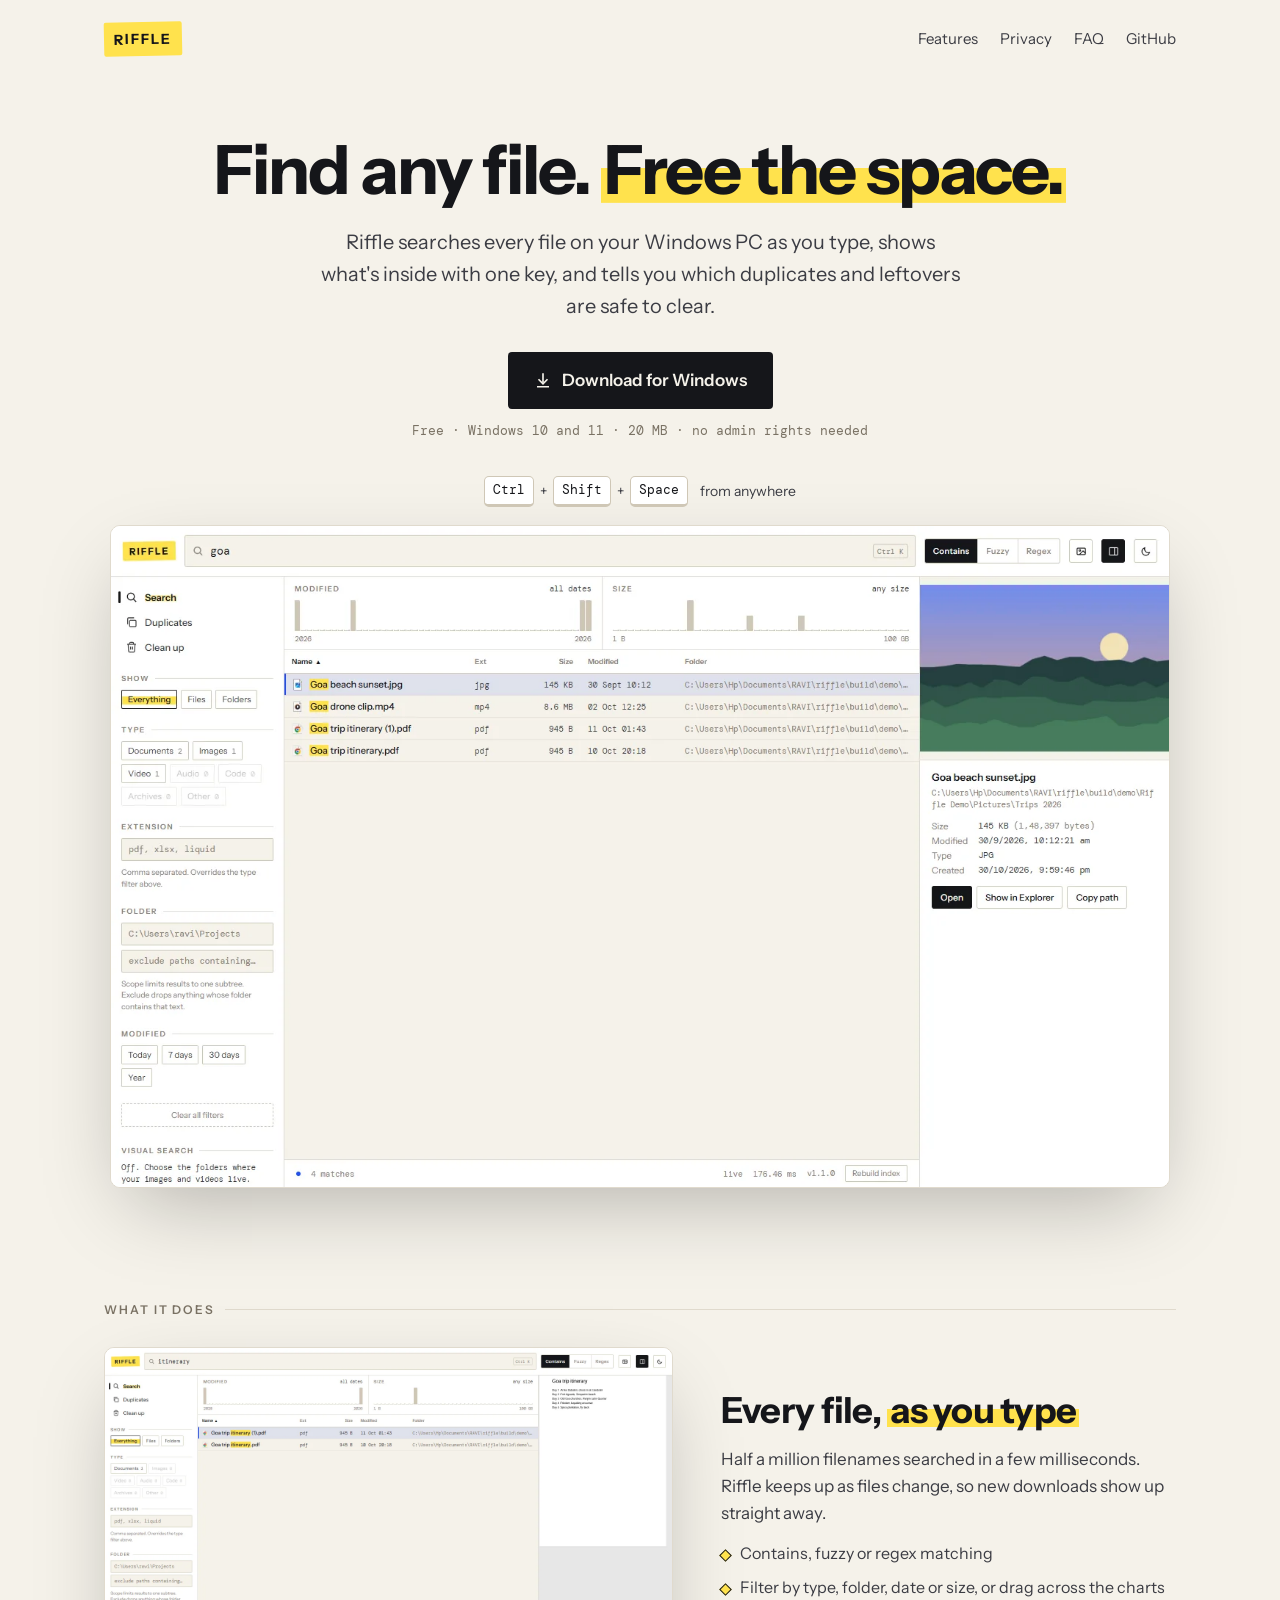
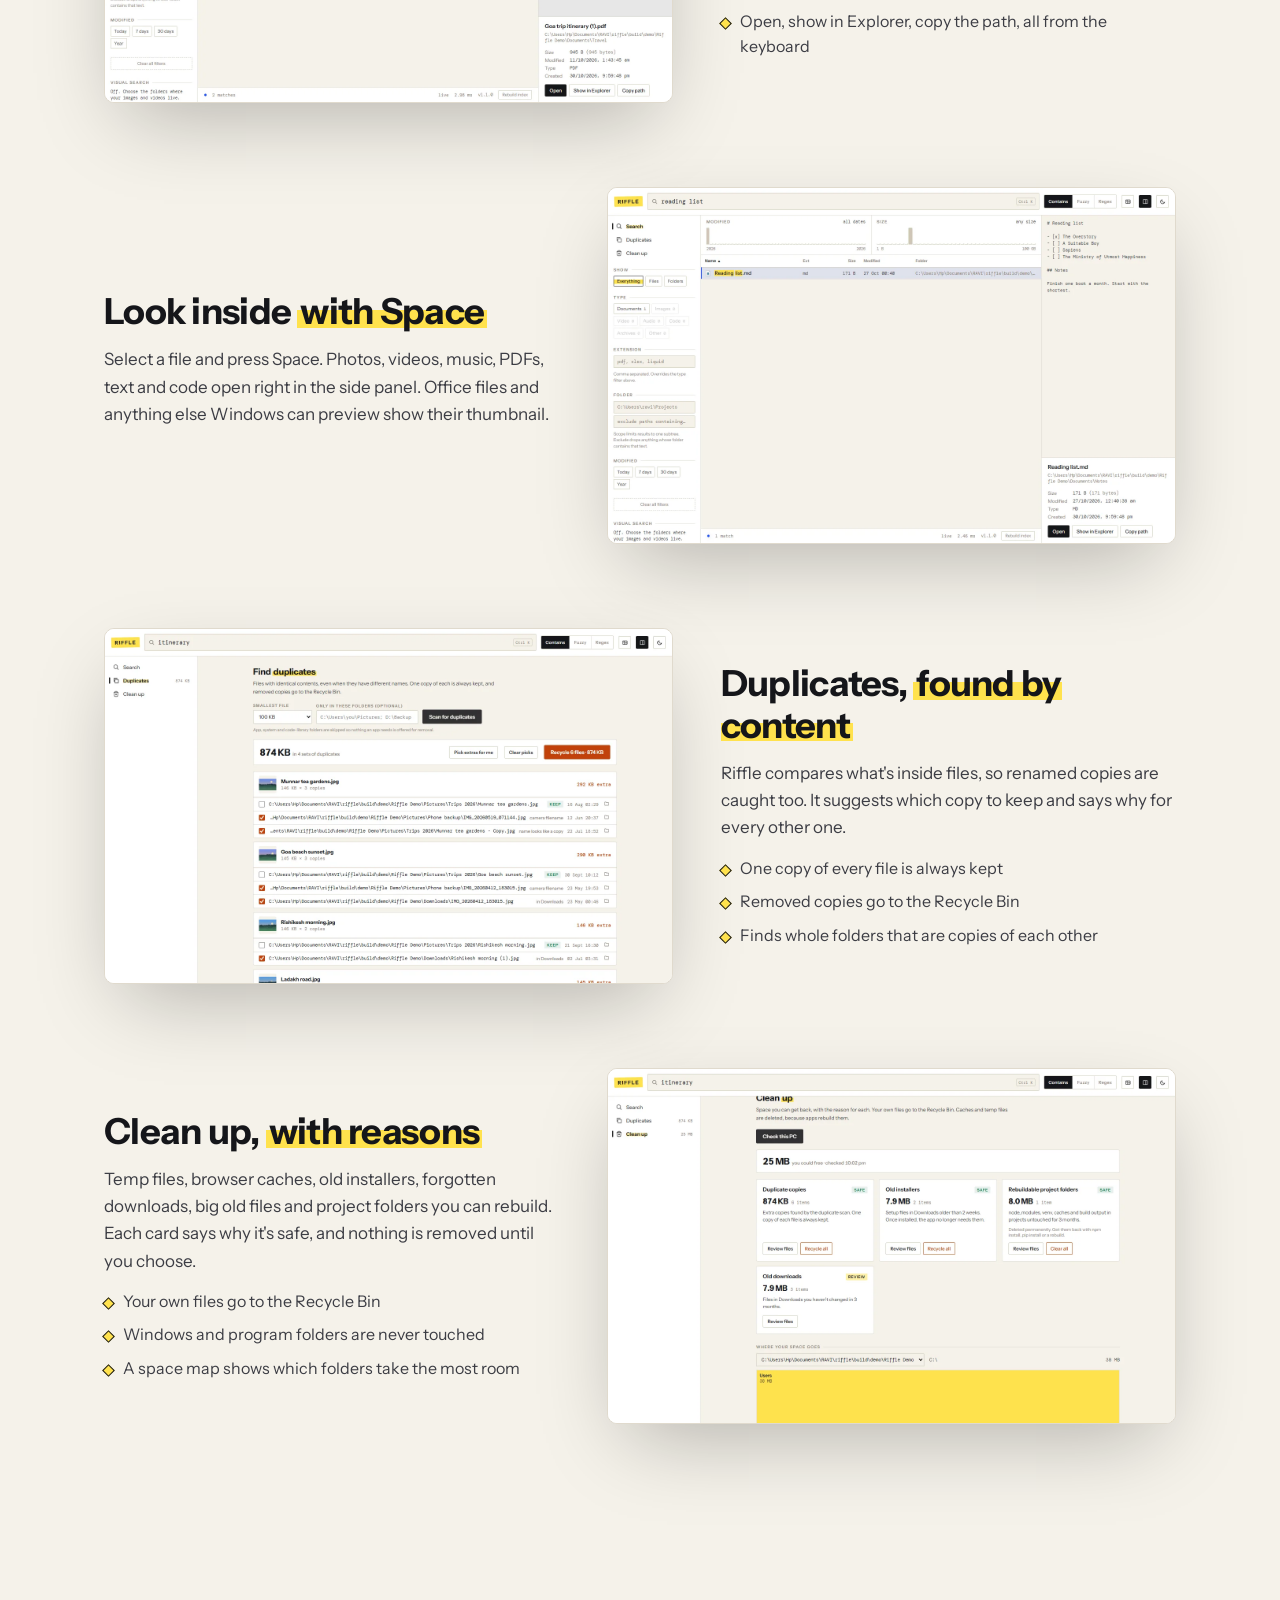
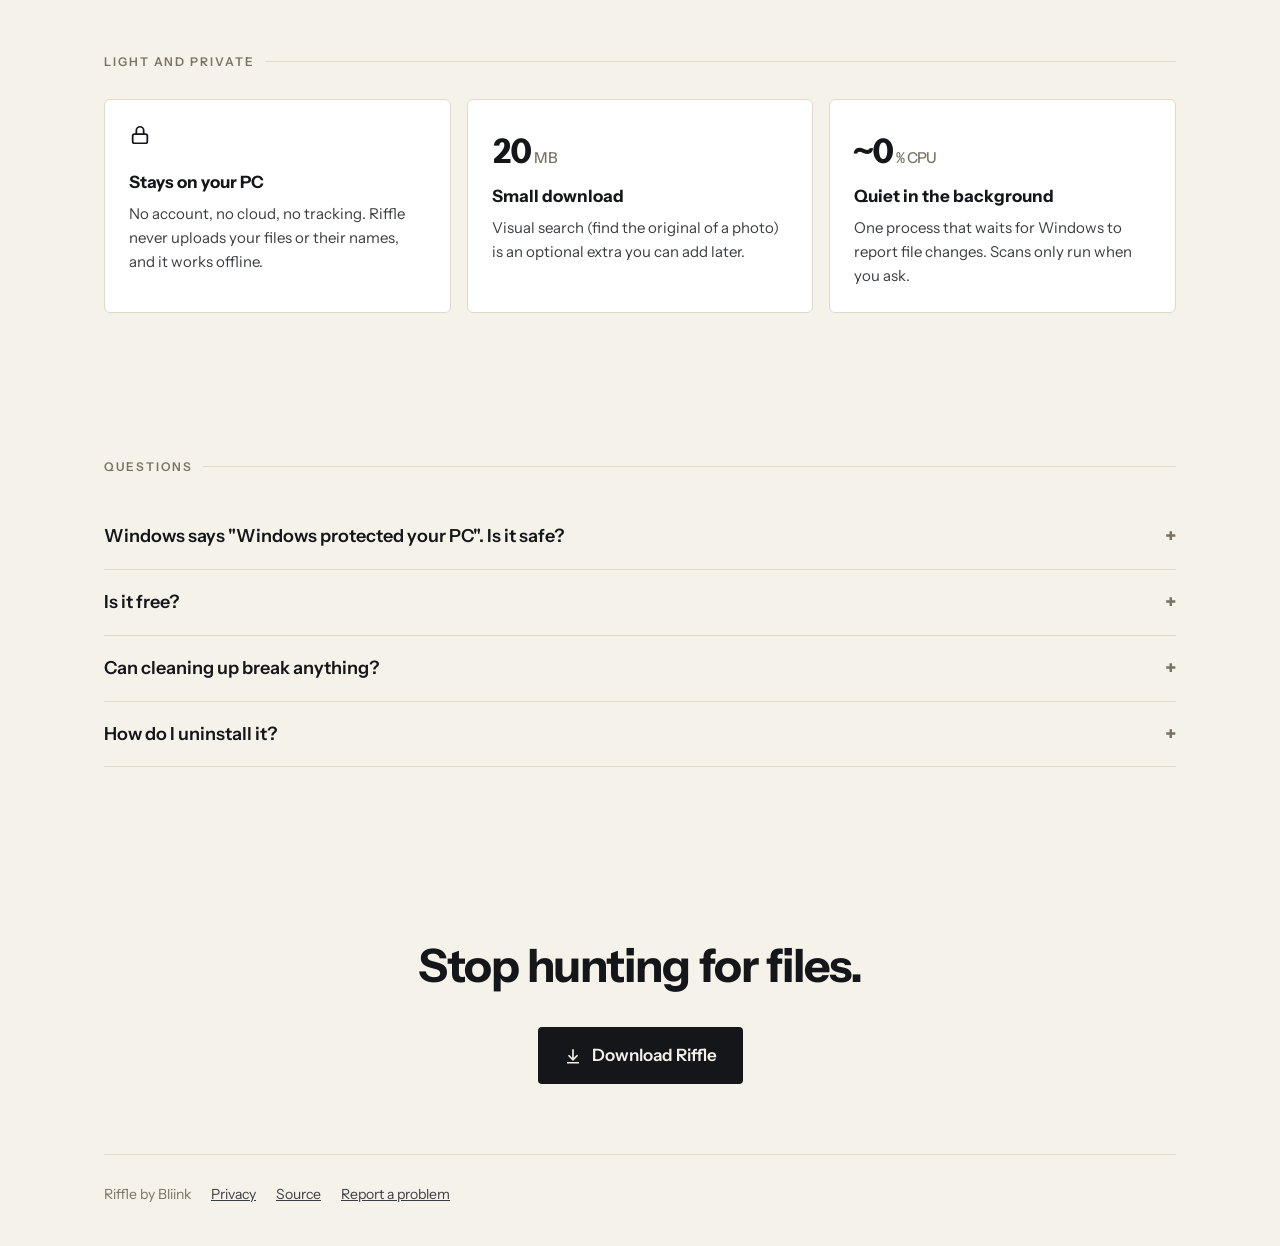
==== site/index.html @ 3f9eed60 "Light installer, optional visual pack, website and publishing guide - PyInstaller spec + Inno Setup " ====
<!DOCTYPE html>
<html lang="en">
<head>
<meta charset="utf-8">
<meta name="viewport" content="width=device-width,initial-scale=1">
<title>Riffle: find any file, free the space</title>
<meta name="description" content="Riffle searches every file on your Windows PC as you type, previews them with Space, finds duplicates and shows what's safe to clean up. Free, private, light.">
<meta property="og:title" content="Riffle: find any file, free the space">
<meta property="og:description" content="Search every file on your PC as you type. Preview, find duplicates, clean up. Free and private.">
<meta property="og:image" content="img/search-preview.webp">
<link rel="icon" href="favicon.ico">
<style>
@font-face{font-family:'Instrument Sans';font-weight:400 700;font-display:swap;src:url(fonts/instrument-sans.woff2) format('woff2')}
@font-face{font-family:'DM Mono';font-weight:400;font-display:swap;src:url(fonts/dm-mono-400.woff2) format('woff2')}
@font-face{font-family:'DM Mono';font-weight:500;font-display:swap;src:url(fonts/dm-mono-500.woff2) format('woff2')}
:root{
  --paper:#F5F2EA;--card:#FFFFFF;--ink:#15161A;--ink-2:#3C3D44;--rule:#E0DACD;--rule-2:#CFC7B6;
  --muted:#7A7264;--mark:#FFE24D;--mark-soft:rgba(255,226,77,.55);--ok:#16794A;
  --ui:"Instrument Sans",-apple-system,"Segoe UI Variable Text","Segoe UI",system-ui,sans-serif;
  --mono:"DM Mono",ui-monospace,Consolas,monospace;
}
@media (prefers-color-scheme:dark){:root:not([data-theme="light"]){
  --paper:#14151A;--card:#1B1D24;--ink:#EDEEF2;--ink-2:#B4B7C2;--rule:#282B34;--rule-2:#3A3E4A;
  --muted:#8C91A0;--mark:#FFD426;--mark-soft:rgba(255,212,38,.25);--ok:#4ADE80;
}}
*{box-sizing:border-box;margin:0;padding:0}
html{scroll-behavior:smooth}
body{background:var(--paper);color:var(--ink);font-family:var(--ui);font-size:17px;line-height:1.6;-webkit-font-smoothing:antialiased}
a{color:inherit}
.wrap{max-width:1120px;margin:0 auto;padding:0 24px}
.mk{background:linear-gradient(var(--mark),var(--mark)) 0 82%/100% 42% no-repeat;padding:0 3px}
@media (prefers-color-scheme:dark){:root:not([data-theme="light"]) .mk{background-image:linear-gradient(var(--mark-soft),var(--mark-soft))}}

/* header */
header{display:flex;align-items:center;gap:24px;padding:22px 0}
.logo{font-weight:700;font-size:14px;letter-spacing:.14em;text-transform:uppercase;padding:6px 10px;background:var(--mark);color:#15161A;border-radius:2px;transform:rotate(-1.2deg);text-decoration:none}
header nav{display:flex;gap:22px;margin-left:auto;font-size:15px}
header nav a{text-decoration:none;color:var(--ink-2)}
header nav a:hover{color:var(--ink)}

/* hero */
.hero{padding:56px 0 40px;text-align:center}
.hero h1{font-size:clamp(38px,6vw,68px);line-height:1.05;letter-spacing:-.03em;font-weight:700;max-width:860px;margin:0 auto 20px}
.hero p.lede{font-size:clamp(17px,2vw,20px);color:var(--ink-2);max-width:640px;margin:0 auto 30px}
.cta{display:inline-flex;align-items:center;gap:10px;background:var(--ink);color:var(--paper);text-decoration:none;
  padding:15px 26px;border-radius:4px;font-weight:600;font-size:17px;transition:transform .15s,box-shadow .15s}
.cta:hover{transform:translateY(-2px);box-shadow:0 10px 30px rgba(0,0,0,.18)}
.cta:focus-visible{outline:3px solid var(--mark);outline-offset:3px}
.cta svg{width:18px;height:18px;stroke:currentColor;fill:none;stroke-width:2.2}
.sub{display:block;margin-top:12px;font-family:var(--mono);font-size:13px;color:var(--muted)}
.keys{display:inline-flex;gap:6px;align-items:center;margin:34px 0 18px;font-size:14px;color:var(--ink-2)}
kbd{font-family:var(--mono);font-size:13px;border:1px solid var(--rule-2);border-bottom-width:3px;border-radius:5px;padding:3px 8px;background:var(--card);color:var(--ink)}
.shot{border-radius:10px;overflow:hidden;border:1px solid var(--rule);box-shadow:0 30px 80px -20px rgba(0,0,0,.28);background:var(--card)}
.shot img{display:block;width:100%;height:auto}
.hero .shot{max-width:1060px;margin:0 auto}
.shot img.dark-only{display:none}
@media (prefers-color-scheme:dark){.shot img.light-only{display:none}.shot img.dark-only{display:block}}

/* features */
section{padding:72px 0}
.sec-h{font-size:12px;font-weight:600;letter-spacing:.16em;text-transform:uppercase;color:var(--muted);display:flex;gap:10px;align-items:center;margin-bottom:28px}
.sec-h::after{content:"";flex:1;height:1px;background:var(--rule)}
.feat{display:grid;grid-template-columns:1fr 1.25fr;gap:48px;align-items:center;margin-bottom:84px}
.feat:nth-of-type(even){grid-template-columns:1.25fr 1fr}
.feat:nth-of-type(even) .txt{order:2}
.feat h2{font-size:clamp(26px,3vw,36px);letter-spacing:-.02em;line-height:1.15;margin-bottom:14px}
.feat p{color:var(--ink-2);margin-bottom:12px}
.feat ul{list-style:none;display:flex;flex-direction:column;gap:8px;margin-top:14px}
.feat li{display:flex;gap:10px;color:var(--ink-2);font-size:16px}
.feat li::before{content:"";flex-shrink:0;width:7px;height:7px;margin-top:10px;background:var(--mark);border:1px solid var(--ink);transform:rotate(45deg)}

/* light + private */
.grid3{display:grid;grid-template-columns:repeat(3,1fr);gap:16px}
.card{background:var(--card);border:1px solid var(--rule);border-radius:6px;padding:24px}
.card .big{font-size:34px;font-weight:700;letter-spacing:-.02em;font-variant-numeric:tabular-nums}
.card .big small{font-size:15px;font-weight:500;color:var(--muted);margin-left:4px}
.card h3{font-size:17px;margin:4px 0 6px}
.card p{font-size:15px;color:var(--ink-2)}
.card svg{width:22px;height:22px;stroke:var(--ink);fill:none;stroke-width:1.9;margin-bottom:10px}

/* faq */
details{border-bottom:1px solid var(--rule);padding:18px 0}
details summary{cursor:pointer;font-weight:600;font-size:18px;list-style:none;display:flex;justify-content:space-between;gap:16px}
details summary::after{content:"+";font-family:var(--mono);color:var(--muted)}
details[open] summary::after{content:"−"}
details summary:focus-visible{outline:2px solid var(--mark);outline-offset:4px}
details p{color:var(--ink-2);margin-top:10px;max-width:760px}
.final{text-align:center;padding:90px 0 70px}
.final h2{font-size:clamp(30px,4vw,46px);letter-spacing:-.02em;margin-bottom:24px}
footer{border-top:1px solid var(--rule);padding:28px 0 40px;font-size:14px;color:var(--muted);display:flex;gap:20px;flex-wrap:wrap}
footer a{color:var(--ink-2)}

@media (max-width:860px){
  .feat,.feat:nth-of-type(even){grid-template-columns:1fr;gap:24px;margin-bottom:60px}
  .feat:nth-of-type(even) .txt{order:0}
  .grid3{grid-template-columns:1fr}
  header nav a.hide-sm{display:none}
  section{padding:48px 0}
}
@media (prefers-reduced-motion:reduce){*{transition:none!important;scroll-behavior:auto!important}}
</style>
</head>
<body>
<div class="wrap">
  <header>
    <a class="logo" href="#" aria-label="Riffle home">Riffle</a>
    <nav aria-label="Main">
      <a href="#features" class="hide-sm">Features</a>
      <a href="#private" class="hide-sm">Privacy</a>
      <a href="#faq">FAQ</a>
      <a href="https://github.com/ravirahul/riffle">GitHub</a>
    </nav>
  </header>

  <main>
    <div class="hero">
      <h1>Find any file. <span class="mk">Free the space.</span></h1>
      <p class="lede">Riffle searches every file on your Windows PC as you type, shows what's inside with one key, and tells you which duplicates and leftovers are safe to clear.</p>
      <a class="cta" href="https://github.com/ravirahul/riffle/releases/latest">
        <svg viewBox="0 0 24 24" aria-hidden="true"><path d="M12 3v12M6 11l6 6 6-6M4 21h16"/></svg>
        Download for Windows
      </a>
      <span class="sub">Free · Windows 10 and 11 · 20 MB · no admin rights needed</span>
      <div class="keys" aria-label="Keyboard shortcut Control Shift Space"><kbd>Ctrl</kbd>+<kbd>Shift</kbd>+<kbd>Space</kbd>&nbsp; from anywhere</div>
      <div class="shot">
        <img class="light-only" src="img/search-preview.webp" width="1440" height="900" alt="Riffle searching for 'goa' with a photo preview open on the right">
        <img class="dark-only" src="img/search-preview-dark.webp" width="1440" height="900" alt="" aria-hidden="true">
      </div>
    </div>

    <section id="features" aria-labelledby="f-h">
      <div class="sec-h" id="f-h">What it does</div>

      <div class="feat">
        <div class="txt">
          <h2>Every file, <span class="mk">as you type</span></h2>
          <p>Half a million filenames searched in a few milliseconds. Riffle keeps up as files change, so new downloads show up straight away.</p>
          <ul>
            <li>Contains, fuzzy or regex matching</li>
            <li>Filter by type, folder, date or size, or drag across the charts</li>
            <li>Open, show in Explorer, copy the path, all from the keyboard</li>
          </ul>
        </div>
        <div class="shot"><img src="img/preview-pdf.webp" width="1440" height="900" alt="A PDF previewed inside Riffle"></div>
      </div>

      <div class="feat">
        <div class="txt">
          <h2>Look inside <span class="mk">with Space</span></h2>
          <p>Select a file and press Space. Photos, videos, music, PDFs, text and code open right in the side panel. Office files and anything else Windows can preview show their thumbnail.</p>
        </div>
        <div class="shot"><img src="img/preview-text.webp" width="1440" height="900" alt="A text file previewed in Riffle's side panel"></div>
      </div>

      <div class="feat">
        <div class="txt">
          <h2>Duplicates, <span class="mk">found by content</span></h2>
          <p>Riffle compares what's inside files, so renamed copies are caught too. It suggests which copy to keep and says why for every other one.</p>
          <ul>
            <li>One copy of every file is always kept</li>
            <li>Removed copies go to the Recycle Bin</li>
            <li>Finds whole folders that are copies of each other</li>
          </ul>
        </div>
        <div class="shot"><img src="img/duplicates.webp" width="1440" height="900" alt="Duplicate photos grouped, with the copy to keep marked"></div>
      </div>

      <div class="feat">
        <div class="txt">
          <h2>Clean up, <span class="mk">with reasons</span></h2>
          <p>Temp files, browser caches, old installers, forgotten downloads, big old files and project folders you can rebuild. Each card says why it's safe, and nothing is removed until you choose.</p>
          <ul>
            <li>Your own files go to the Recycle Bin</li>
            <li>Windows and program folders are never touched</li>
            <li>A space map shows which folders take the most room</li>
          </ul>
        </div>
        <div class="shot"><img src="img/cleanup.webp" width="1440" height="900" alt="Clean up cards showing space that can be freed"></div>
      </div>
    </section>

    <section id="private" aria-labelledby="p-h">
      <div class="sec-h" id="p-h">Light and private</div>
      <div class="grid3">
        <div class="card">
          <svg viewBox="0 0 24 24" aria-hidden="true"><rect x="4" y="11" width="16" height="10" rx="2"/><path d="M8 11V7a4 4 0 018 0v4"/></svg>
          <h3>Stays on your PC</h3>
          <p>No account, no cloud, no tracking. Riffle never uploads your files or their names, and it works offline.</p>
        </div>
        <div class="card">
          <div class="big">20<small>MB</small></div>
          <h3>Small download</h3>
          <p>Visual search (find the original of a photo) is an optional extra you can add later.</p>
        </div>
        <div class="card">
          <div class="big">~0<small>% CPU</small></div>
          <h3>Quiet in the background</h3>
          <p>One process that waits for Windows to report file changes. Scans only run when you ask.</p>
        </div>
      </div>
    </section>

    <section id="faq" aria-labelledby="q-h">
      <div class="sec-h" id="q-h">Questions</div>
      <details>
        <summary>Windows says "Windows protected your PC". Is it safe?</summary>
        <p>That message appears for new apps that haven't built a download reputation yet. Click <b>More info</b>, then <b>Run anyway</b>. Riffle's code is public on GitHub, so anyone can check what it does.</p>
      </details>
      <details>
        <summary>Is it free?</summary>
        <p>Yes, completely.</p>
      </details>
      <details>
        <summary>Can cleaning up break anything?</summary>
        <p>Riffle never touches Windows, Program Files or app data folders. Your own files go to the Recycle Bin, so you can restore them. Only caches and temp files, which apps rebuild by themselves, are deleted outright, and each card says so before you confirm.</p>
      </details>
      <details>
        <summary>How do I uninstall it?</summary>
        <p>Settings, then Apps, then Riffle, then Uninstall. It removes the app, its startup entry and its index.</p>
      </details>
    </section>

    <div class="final">
      <h2>Stop hunting for files.</h2>
      <a class="cta" href="https://github.com/ravirahul/riffle/releases/latest">
        <svg viewBox="0 0 24 24" aria-hidden="true"><path d="M12 3v12M6 11l6 6 6-6M4 21h16"/></svg>
        Download Riffle
      </a>
    </div>
  </main>

  <footer>
    <span>Riffle by Bliink</span>
    <a href="privacy.html">Privacy</a>
    <a href="https://github.com/ravirahul/riffle">Source</a>
    <a href="https://github.com/ravirahul/riffle/issues">Report a problem</a>
  </footer>
</div>
</body>
</html>
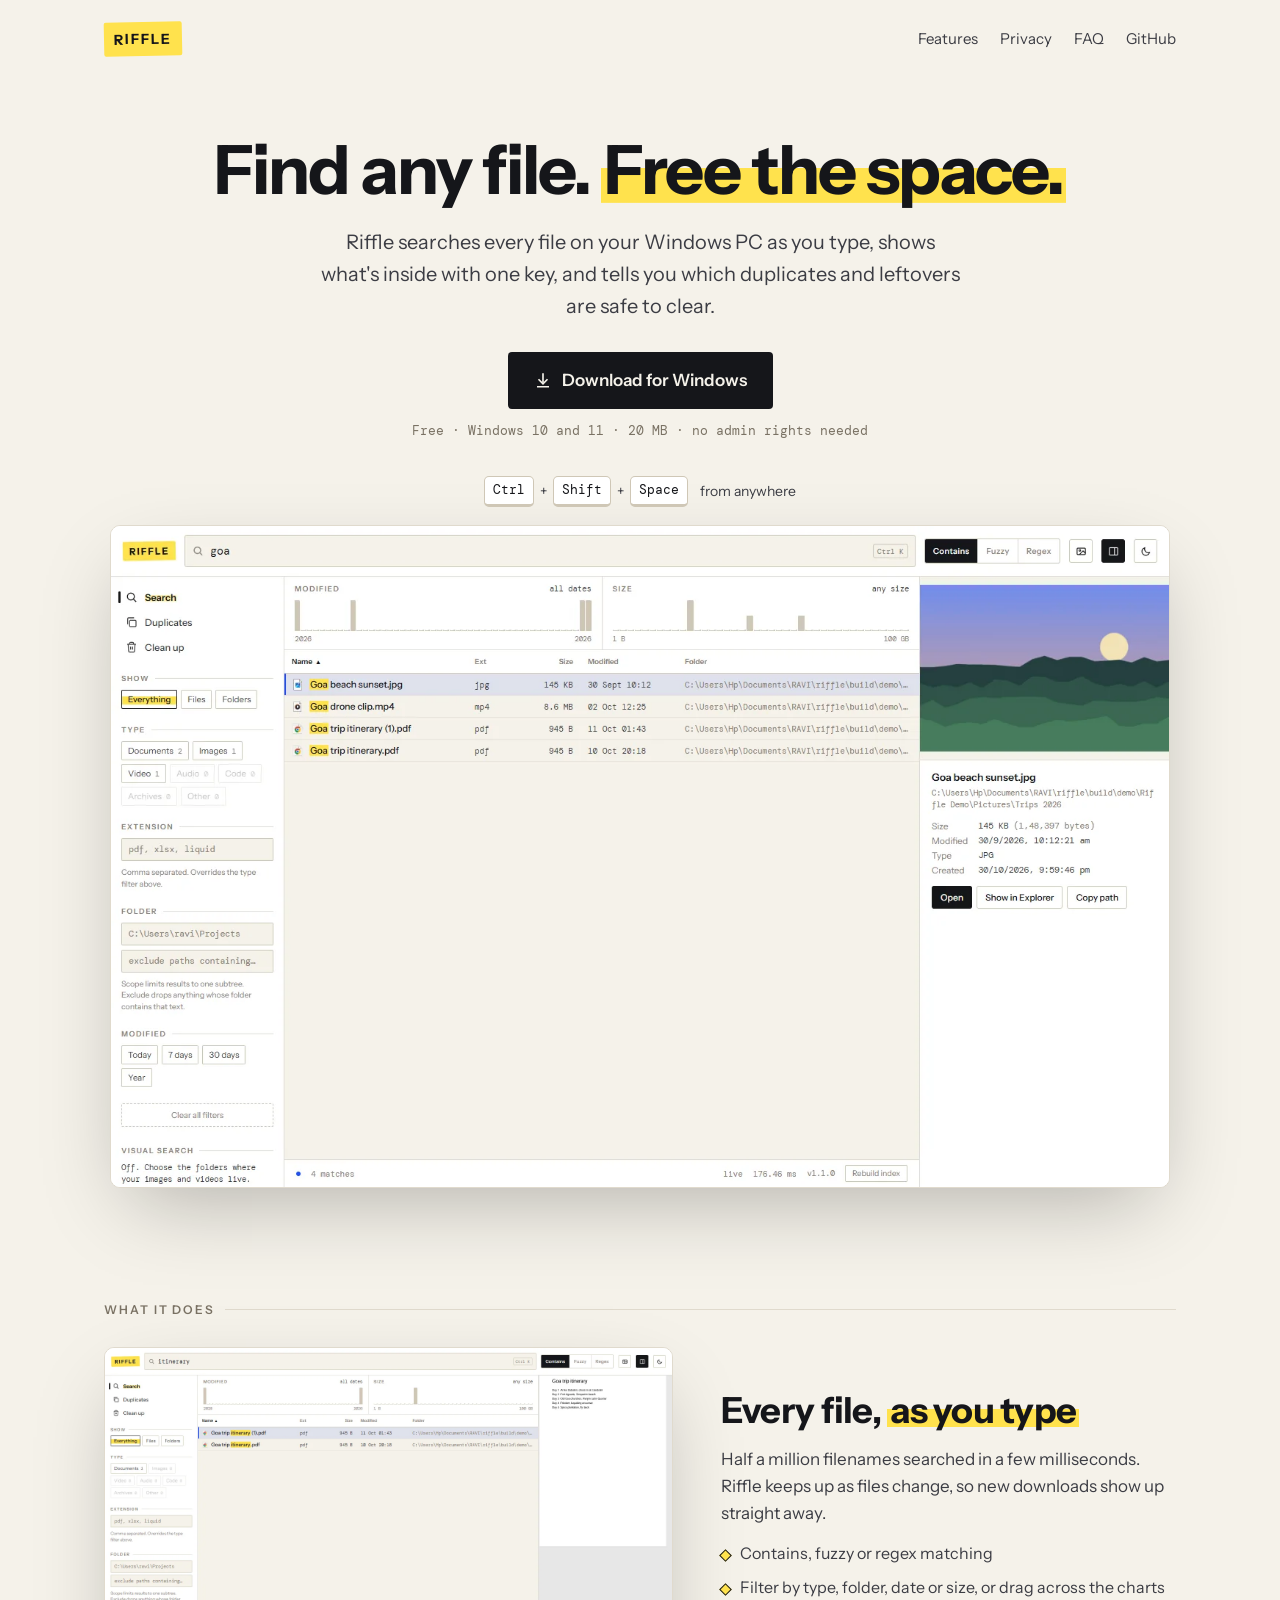
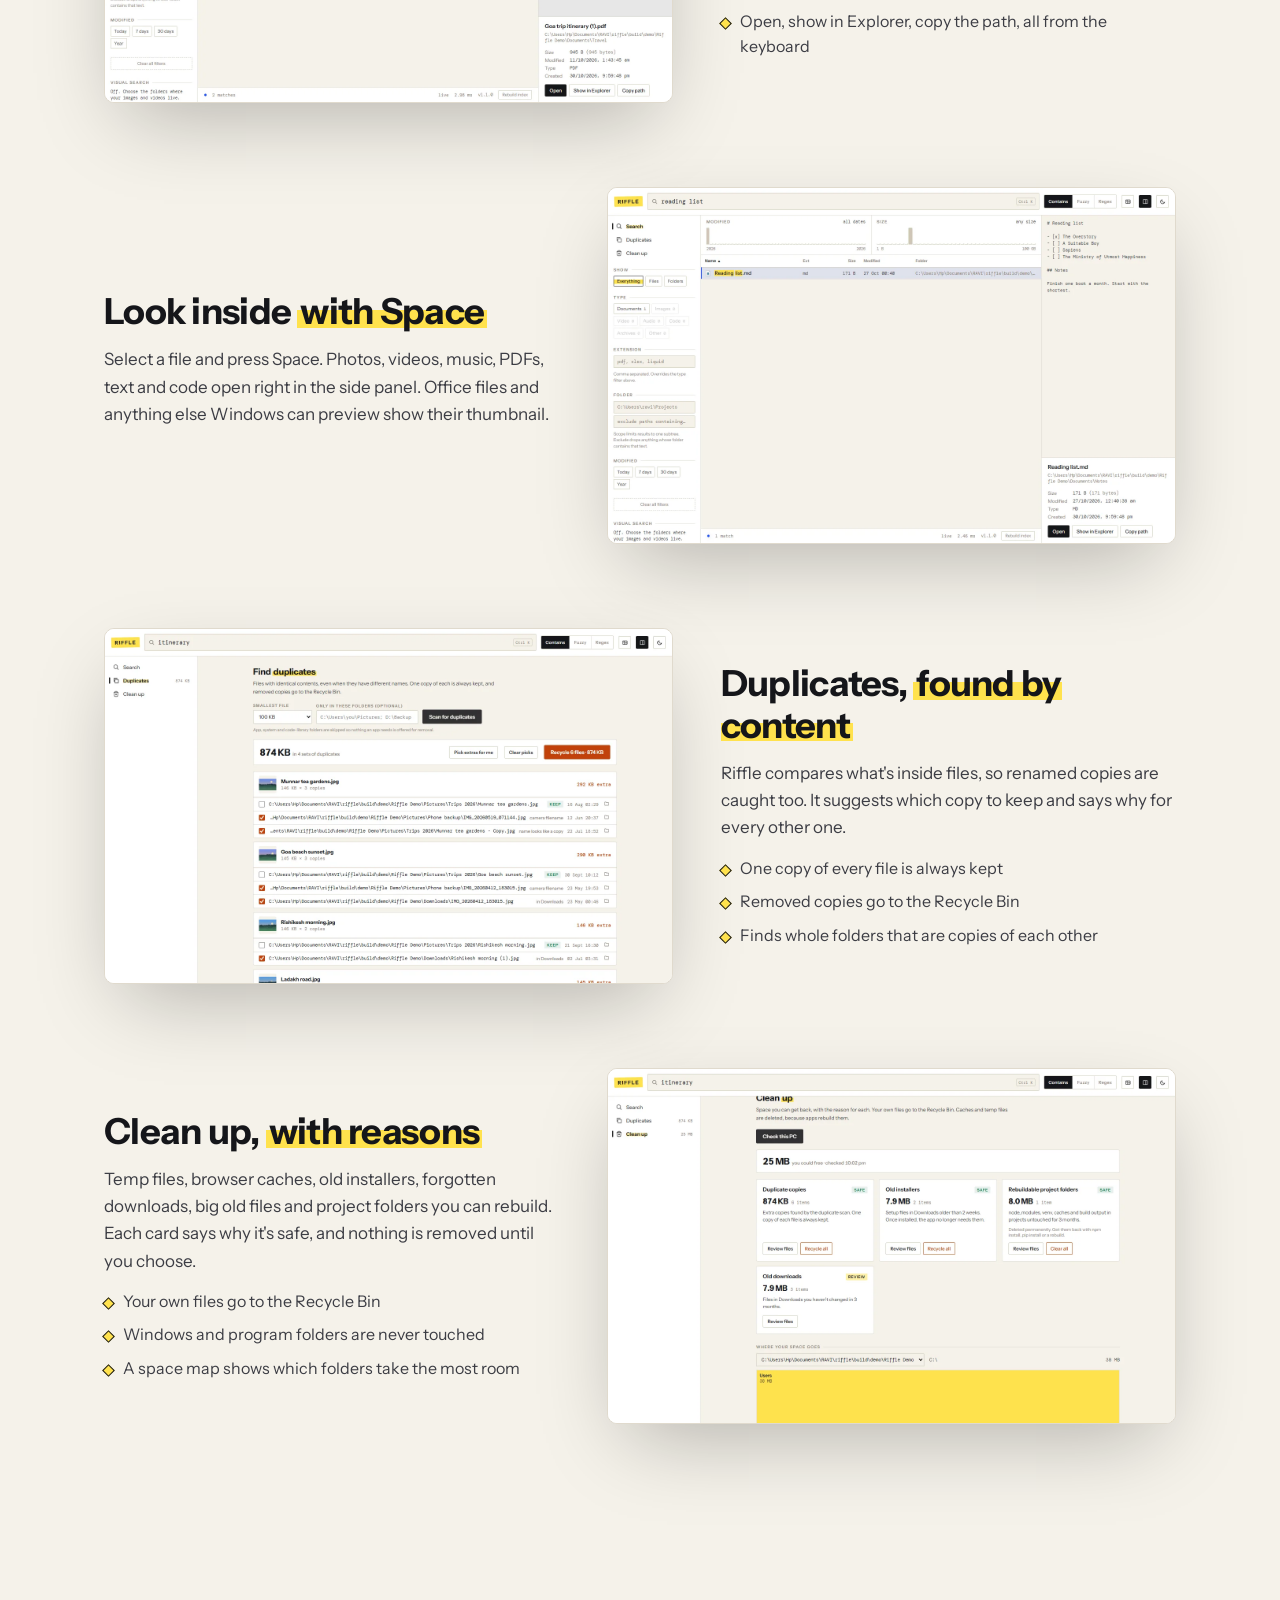
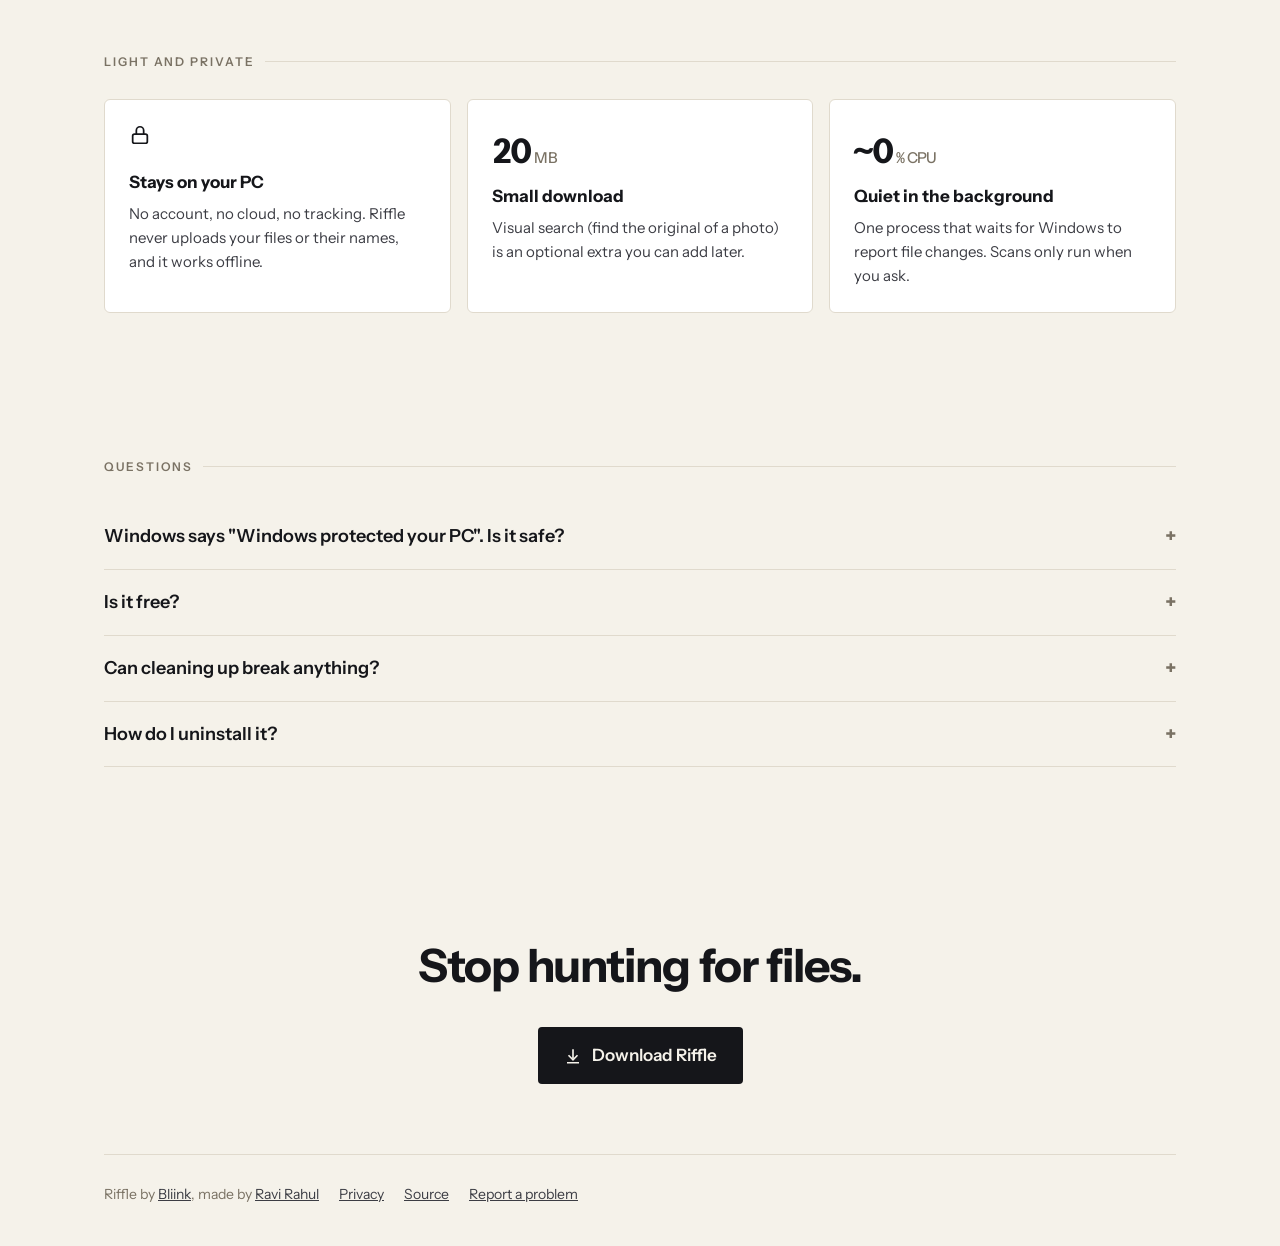
==== commit abcb36e5: "Readable themes and maker credits - Fix dark-mode contrast: selected match button, text on highlight" ====
--- a/site/index.html
+++ b/site/index.html
@@ -230,7 +230,7 @@
   </main>
 
   <footer>
-    <span>Riffle by Bliink</span>
+    <span>Riffle by <a href="https://bliink.in">Bliink</a>, made by <a href="https://ravirahul.bliink.in">Ravi Rahul</a></span>
     <a href="privacy.html">Privacy</a>
     <a href="https://github.com/ravirahul/riffle">Source</a>
     <a href="https://github.com/ravirahul/riffle/issues">Report a problem</a>
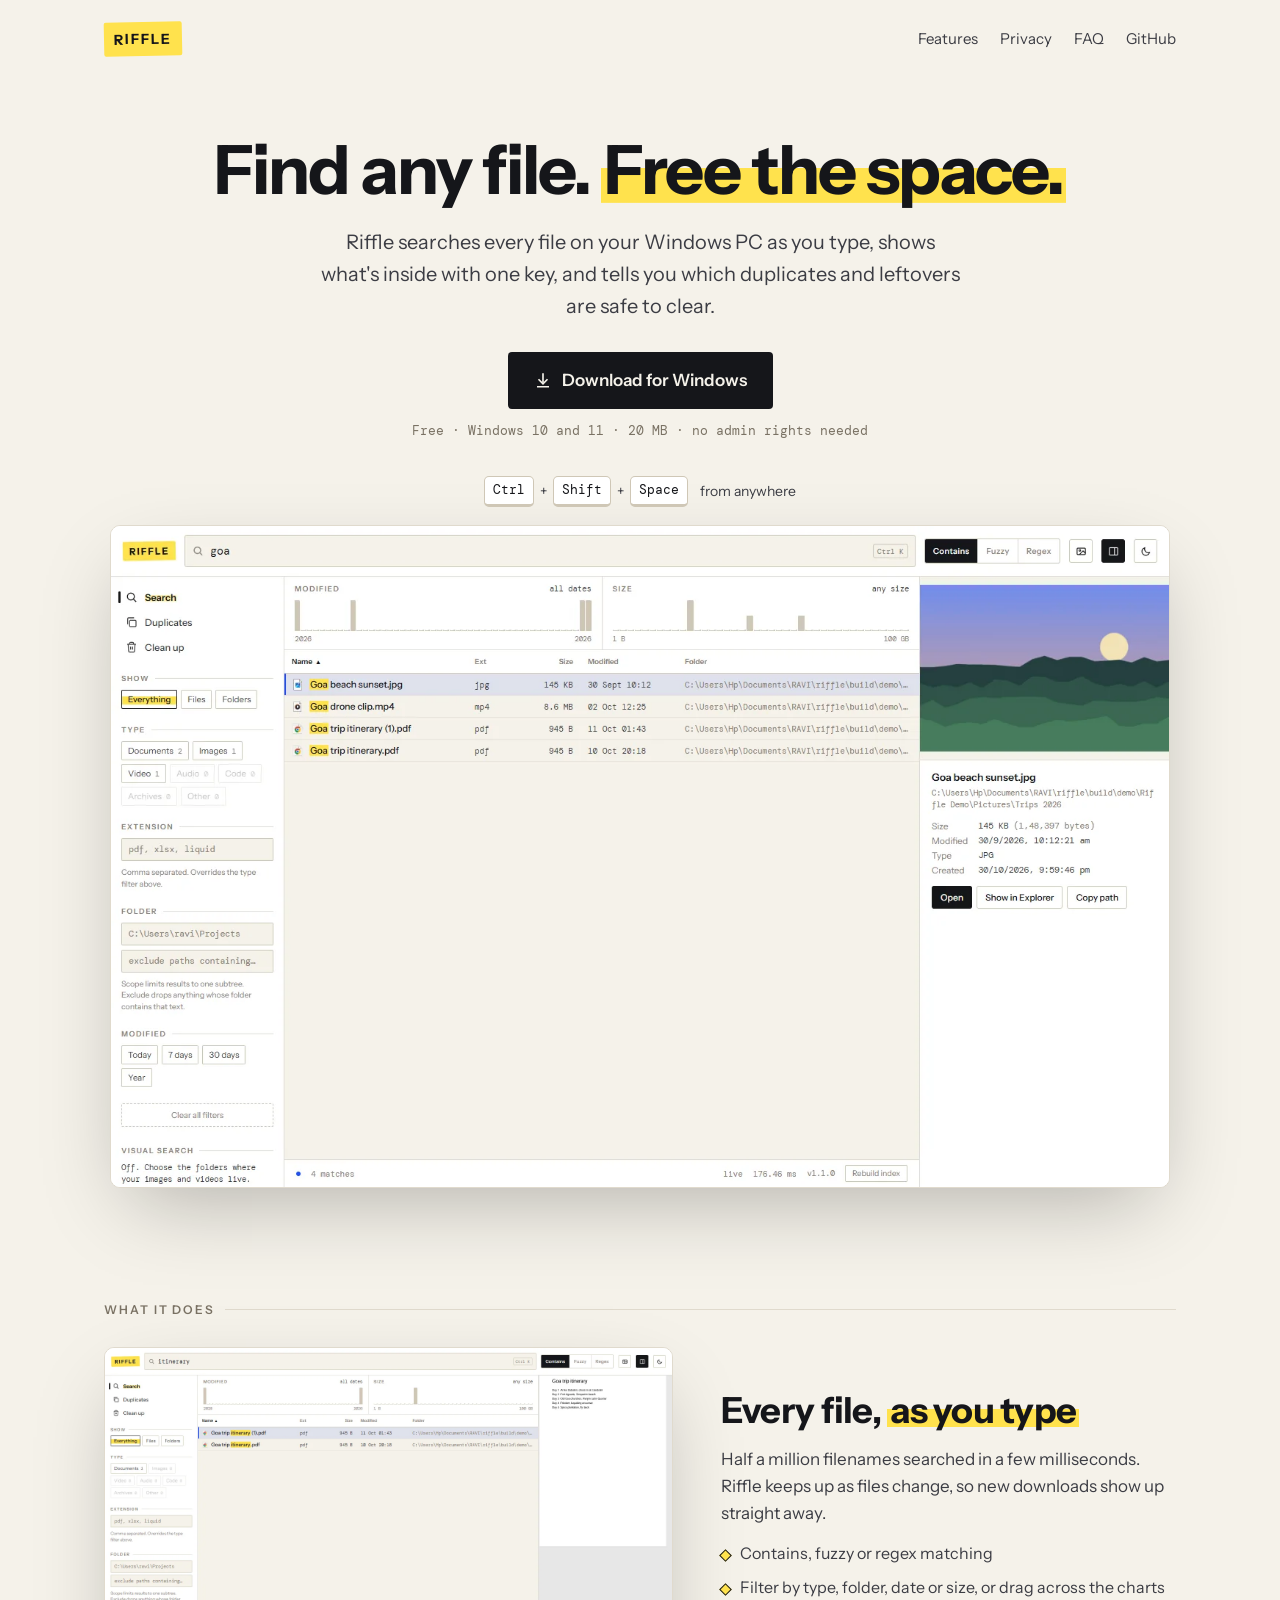
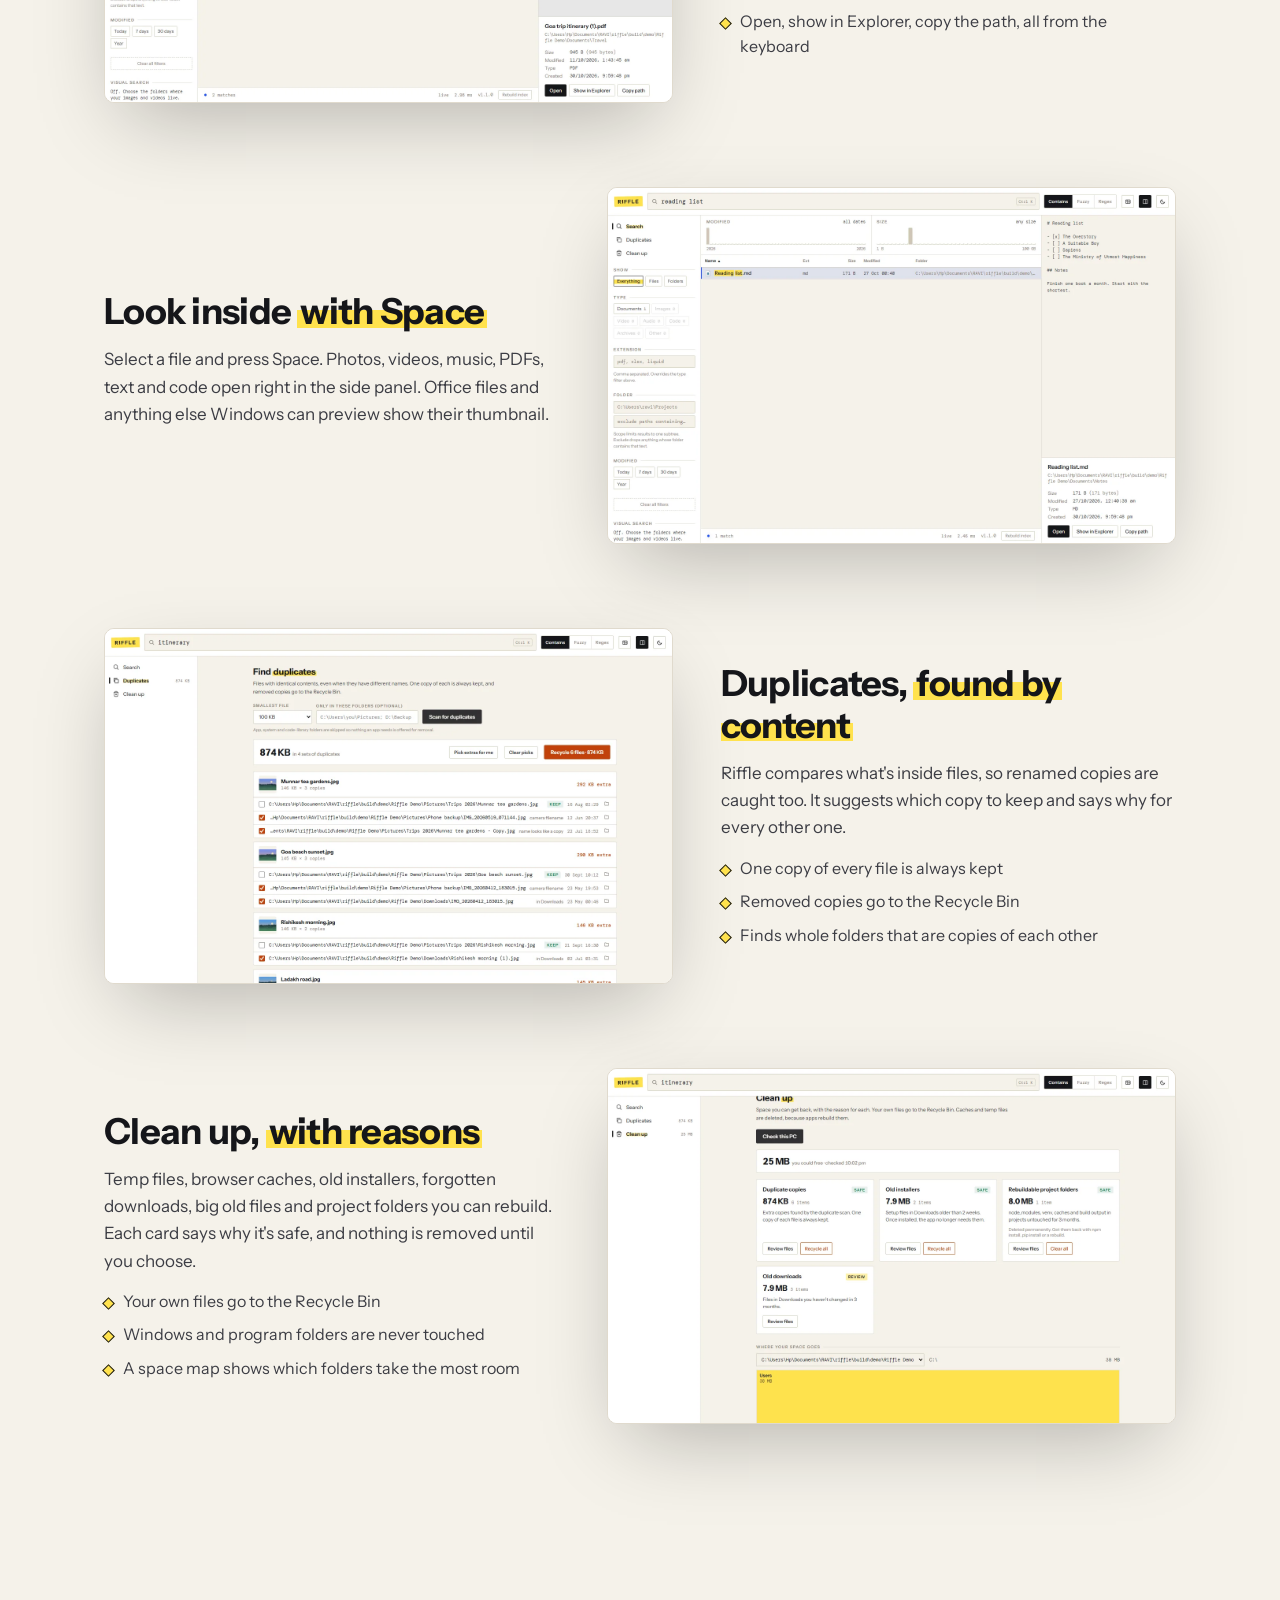
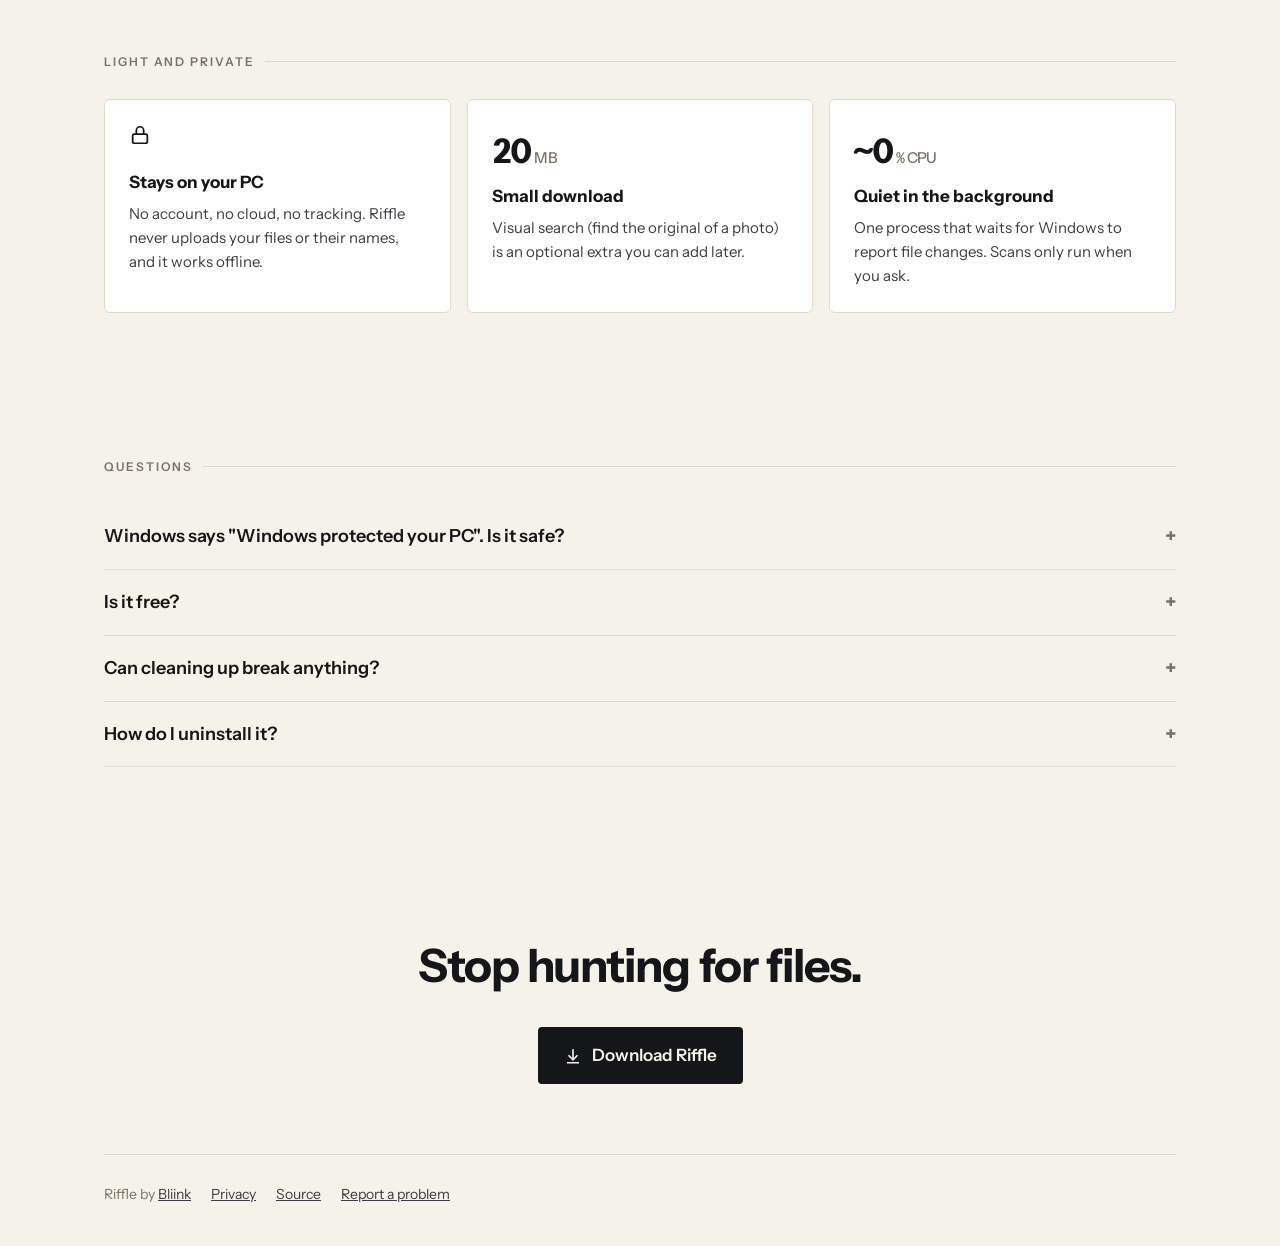
==== commit 84a61c2b: "About: one Bliink card, maker credited in its corner" ====
--- a/site/index.html
+++ b/site/index.html
@@ -230,7 +230,7 @@
   </main>
 
   <footer>
-    <span>Riffle by <a href="https://bliink.in">Bliink</a>, made by <a href="https://ravirahul.bliink.in">Ravi Rahul</a></span>
+    <span>Riffle by <a href="https://bliink.in">Bliink</a></span>
     <a href="privacy.html">Privacy</a>
     <a href="https://github.com/ravirahul/riffle">Source</a>
     <a href="https://github.com/ravirahul/riffle/issues">Report a problem</a>
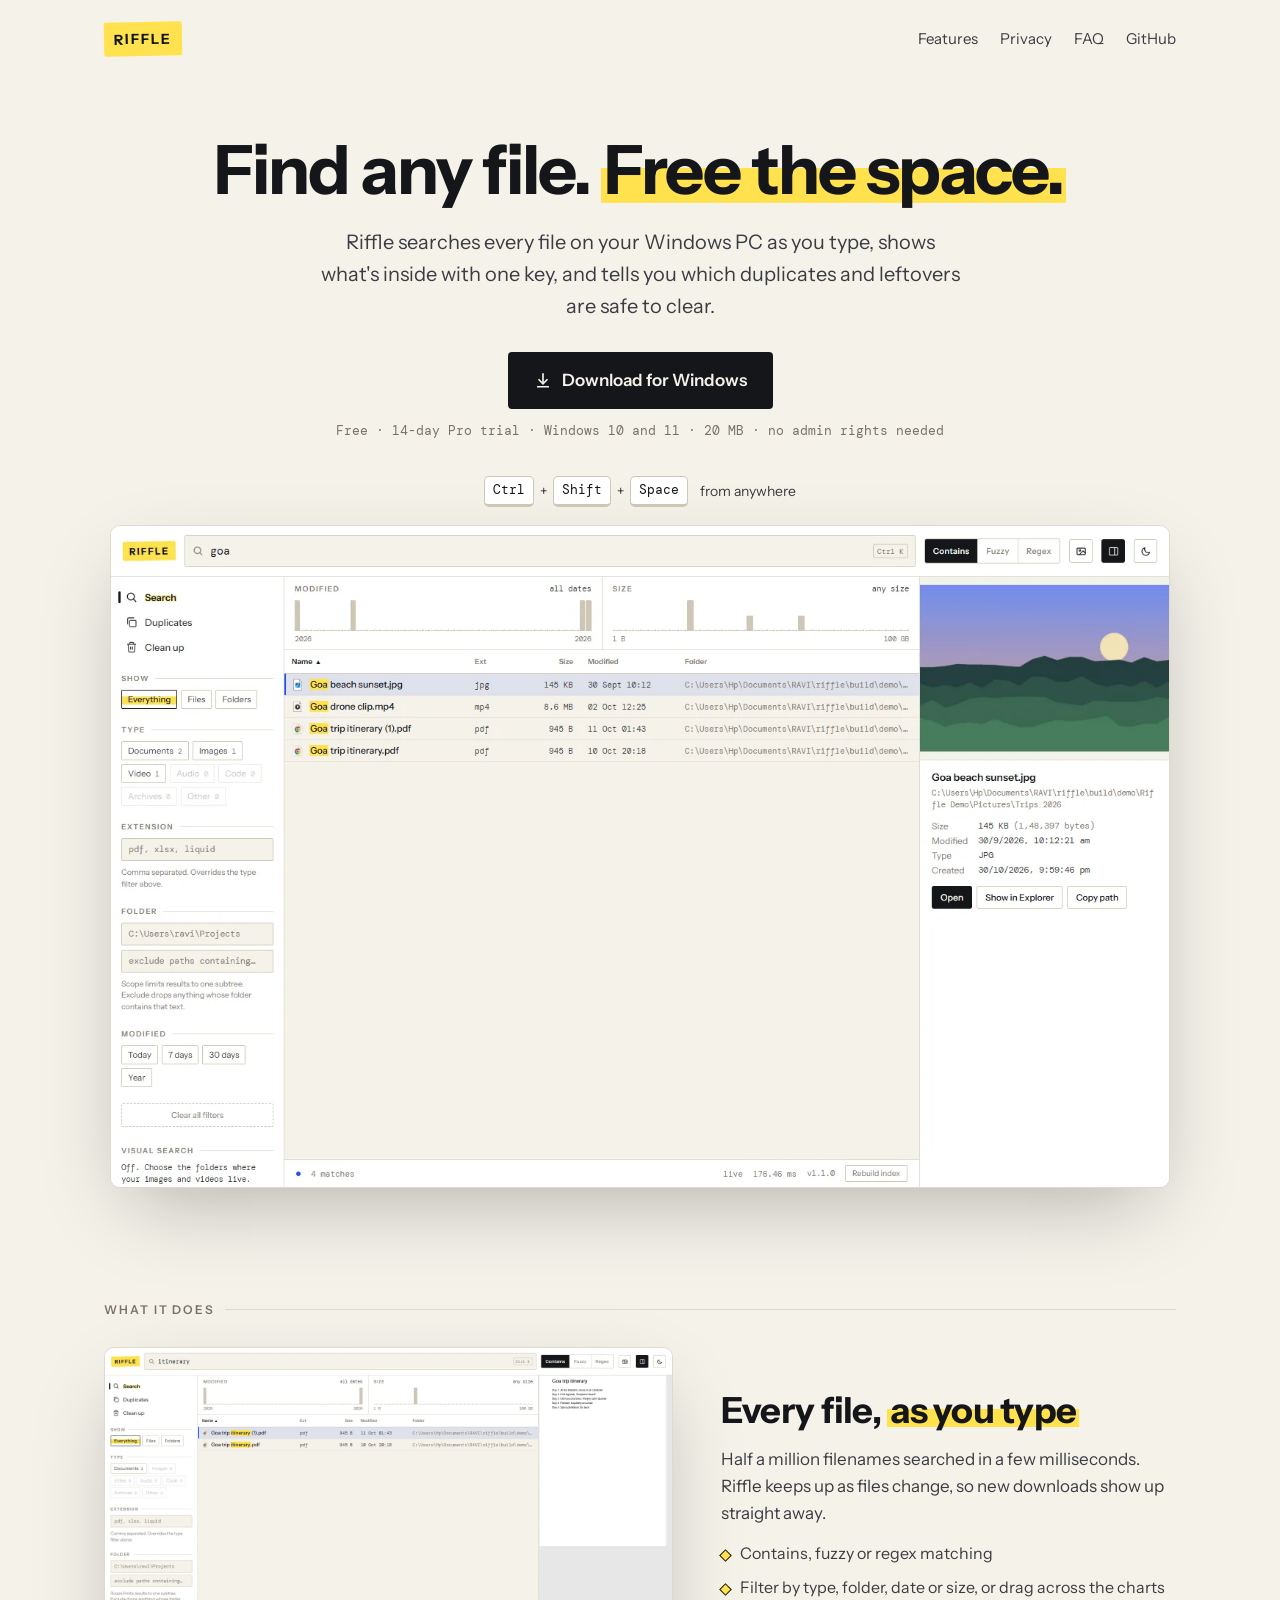
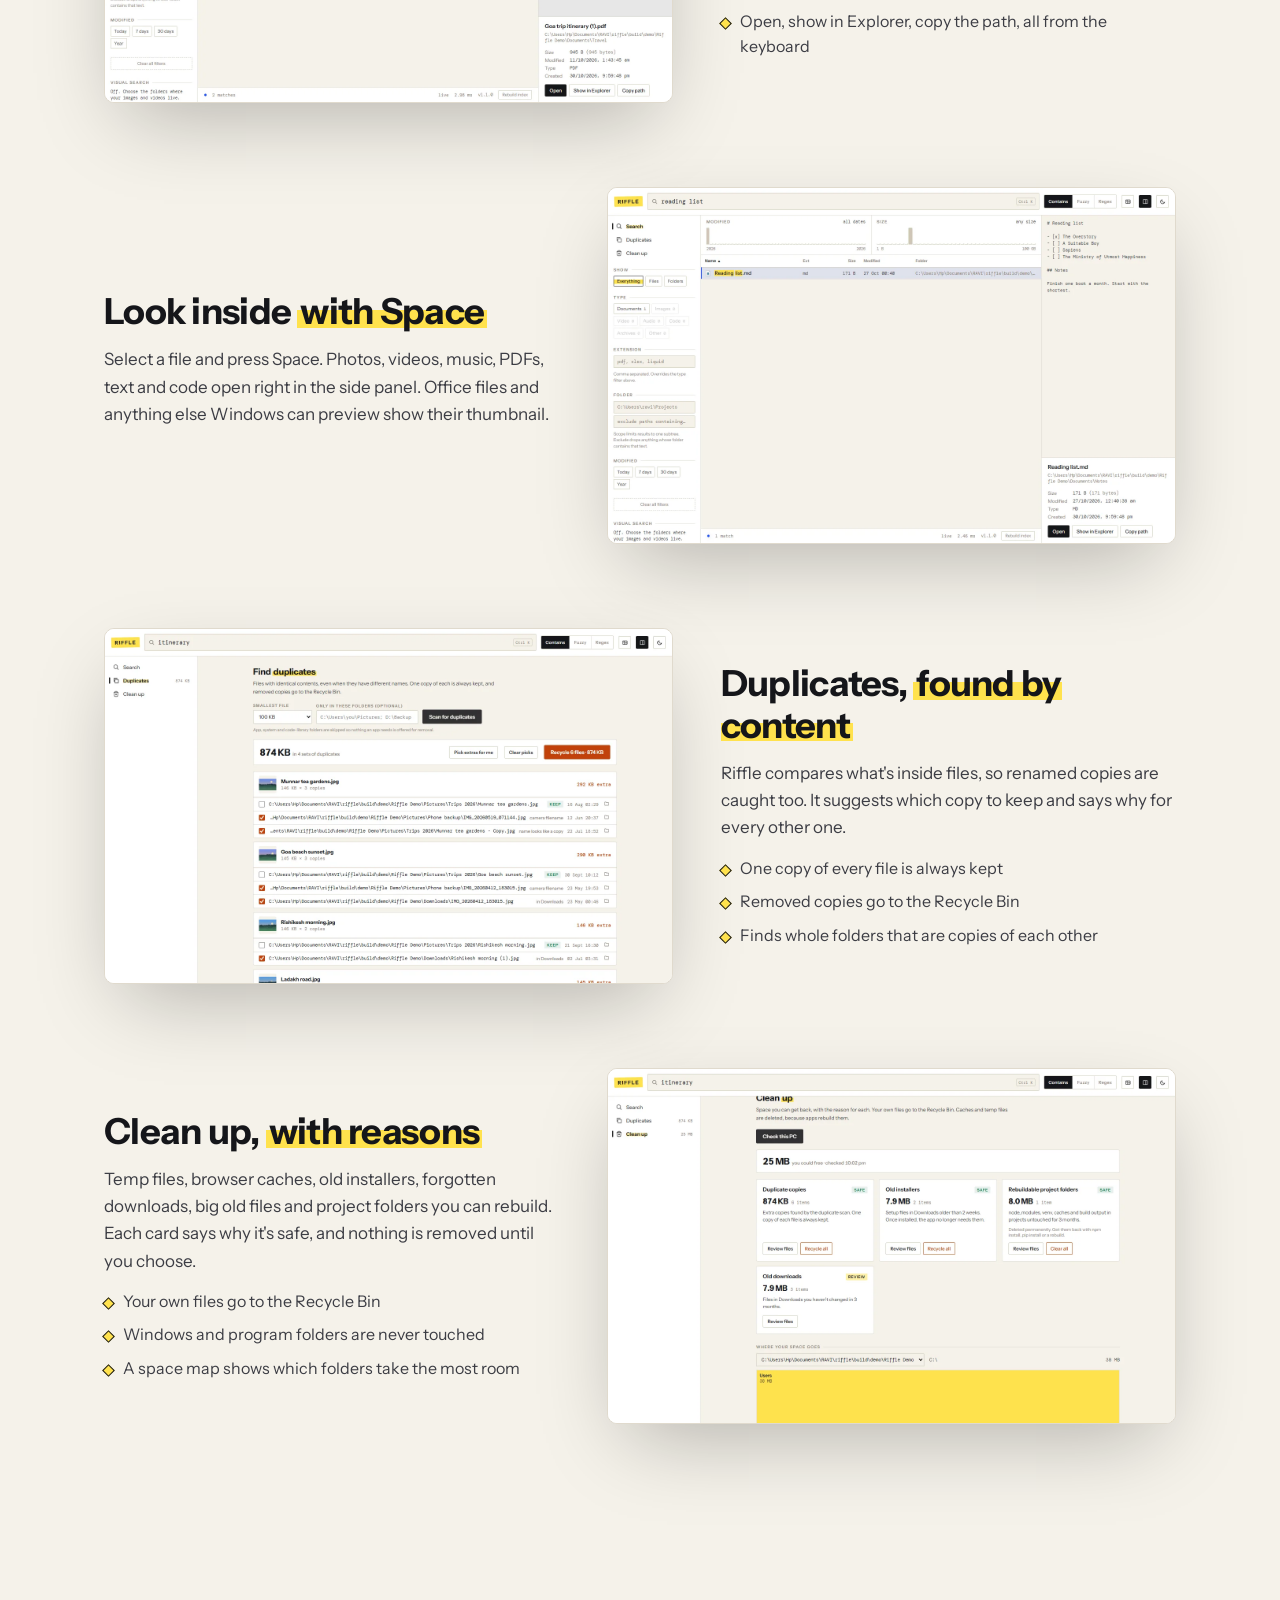
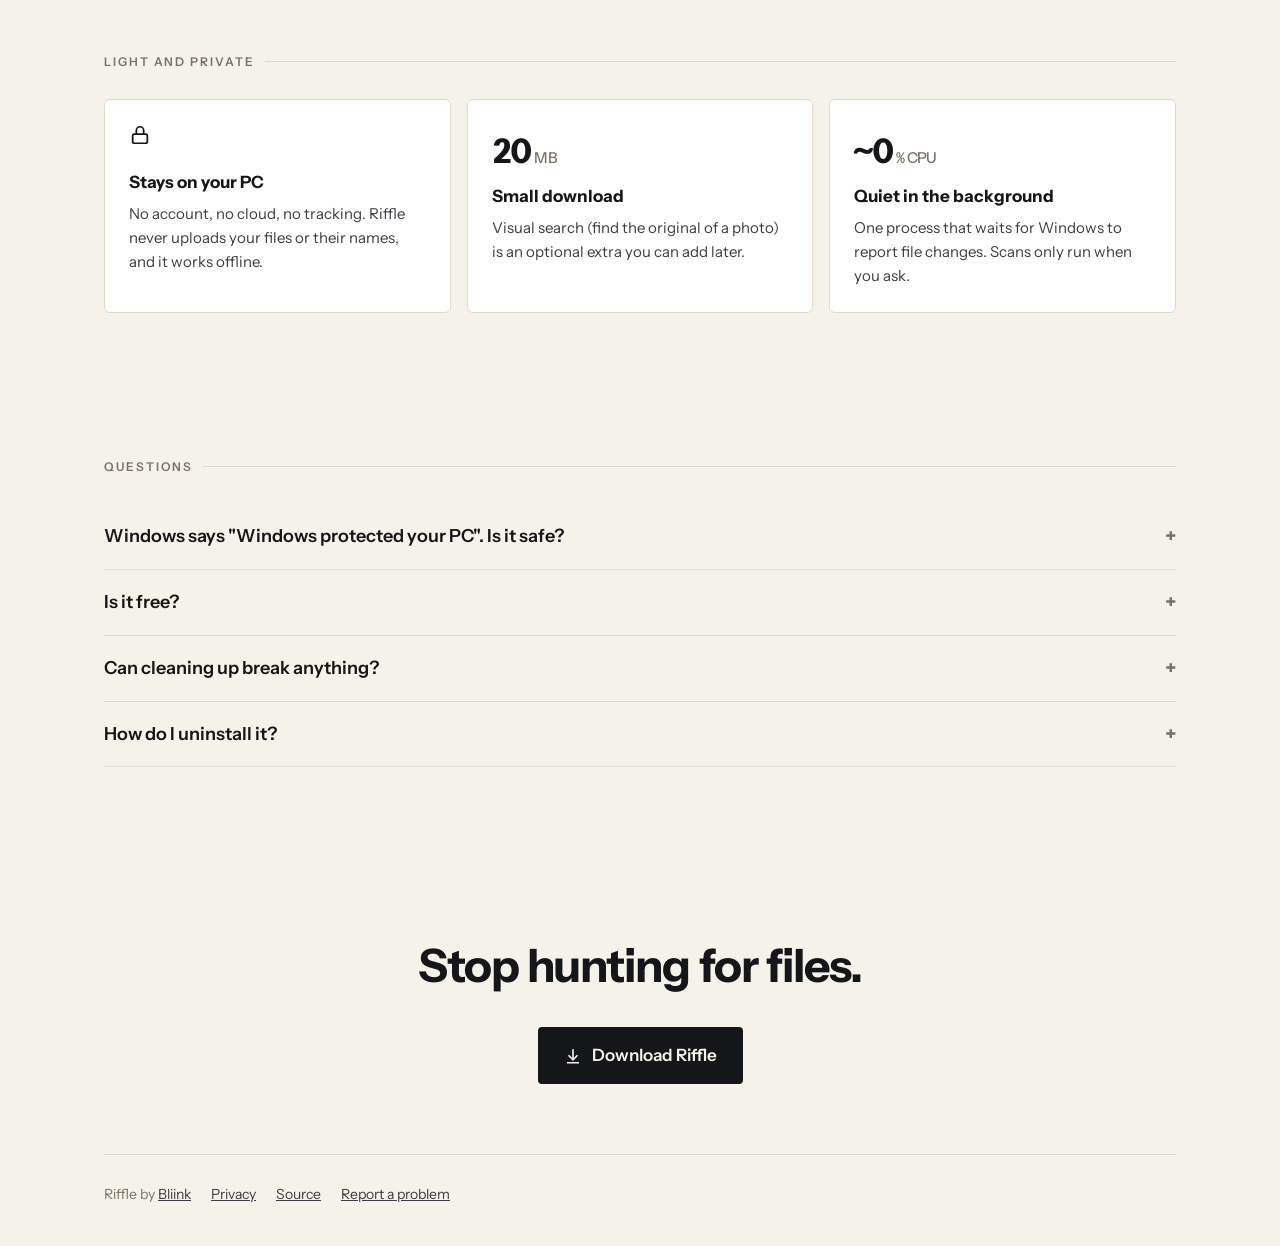
==== commit f01de983: "Riffle Pro: licence keys, 14-day trial, Pro gates and upgrade UI - license.py: RIFFLE1 keys verified" ====
--- a/site/index.html
+++ b/site/index.html
@@ -120,7 +120,7 @@
         <svg viewBox="0 0 24 24" aria-hidden="true"><path d="M12 3v12M6 11l6 6 6-6M4 21h16"/></svg>
         Download for Windows
       </a>
-      <span class="sub">Free · Windows 10 and 11 · 20 MB · no admin rights needed</span>
+      <span class="sub">Free · 14-day Pro trial · Windows 10 and 11 · 20 MB · no admin rights needed</span>
       <div class="keys" aria-label="Keyboard shortcut Control Shift Space"><kbd>Ctrl</kbd>+<kbd>Shift</kbd>+<kbd>Space</kbd>&nbsp; from anywhere</div>
       <div class="shot">
         <img class="light-only" src="img/search-preview.webp" width="1440" height="900" alt="Riffle searching for 'goa' with a photo preview open on the right">
@@ -208,7 +208,7 @@
       </details>
       <details>
         <summary>Is it free?</summary>
-        <p>Yes, completely.</p>
+        <p>Search, the quick bar, preview, Insights and every scan are free, forever. <b>Riffle Pro</b> adds visual search, one-click removal of all duplicates, "Clean all" on every clean-up card, a monthly automatic clean-up and disk growth history. It's a one-time payment for 3 PCs, and every install starts with a 14-day Pro trial. <a href="https://riffle.bliink.in/buy">See Riffle Pro</a>.</p>
       </details>
       <details>
         <summary>Can cleaning up break anything?</summary>
